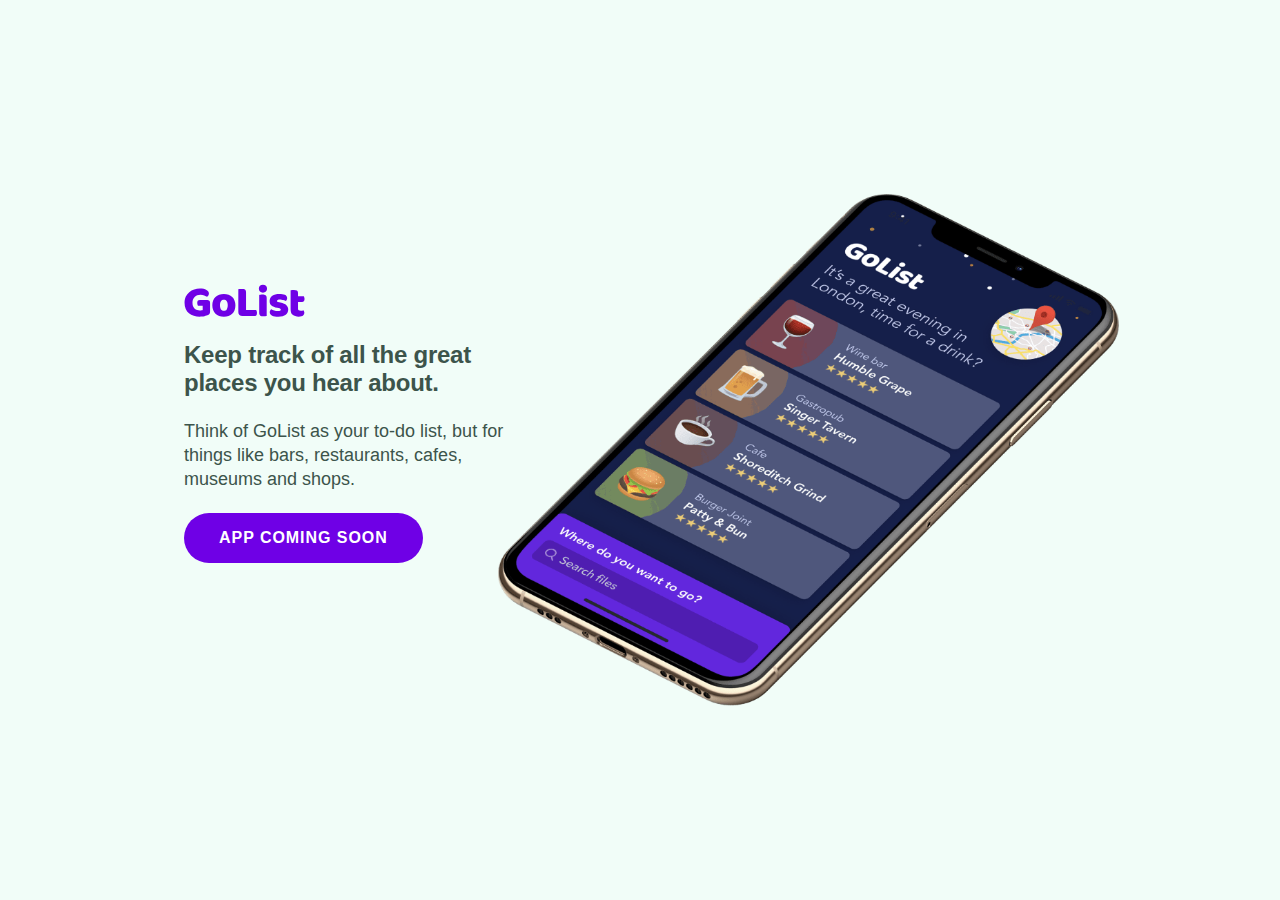
==== golist/index.html @ 33fe3c31 "add golist splash page" ====
<html>
  <head>
    <meta name="viewport" content="width=device-width, initial-scale=1.0" />
    <title>GoList</title>
    <style>
      body {
        background: #F1FDF8;
        padding: 0px;
        text-align: left;
        margin: 0;
        font-family: "Avenir Next", Helvetica, sans-serif;
        color: #3C544B;
      }
      #logo {
        margin: 0 0 24px 0;
      }
      #holder {
        width: 960px;
        overflow: hidden;
        position:absolute;
        top:50%;
        left:50%;
        -ms-transform: translateX(-50%) translateY(-50%);
        -webkit-transform: translate(-50%,-50%);
        transform: translate(-50%,-50%);
      }
      #content {
        float: left;
        width: 320px;
        padding-top: 90px;
        padding-left: 24px;
        margin-right: -24px;
      }
      #phone {
        width: 622px;
        height: 512px;
        background-size: contain;
        background-image: url(phone.png);
        float: right;
        background-repeat: no-repeat;
      }
      h1 {
        letter-spacing: -0.01em;
        font-weight: 600;
        font-size: 24px;
        line-height: 28px;
        margin: 0 0 22px 0;
      }
      p {
        font-weight: 400;
        font-size: 18px;
        line-height: 24px;
        margin: 0 0 22px 0;
      }
      .button {
        display: inline-block;
        background: #6F00E6;
        height: 50px;
        padding: 0 35px;
        line-height: 50px;
        border-radius: 25px;
        color: #fff;
        font-weight: 600;
        text-transform: uppercase;
        letter-spacing: 0.06em;
      }
      @media (max-width: 960px) {
        #holder {
          width: 100%;
          position: relative;
          transform: none;
          left: 0;
          top: 0;
        }
        #phone {
          float: none !important;
          width: 100%;
        }
        #content {
          float: none !important;
          margin-top: 60px;
          margin-bottom: 30px;
          padding-top: 0;
        }
      }
    </style>
  </head>
  <body>
    <div id="holder">
      <div id="content">      
        <svg id="logo" width="121" height="33" viewBox="0 0 121 33" fill="none" xmlns="http://www.w3.org/2000/svg">
        <path d="M26.0644 27.6171C26.0644 28.5255 25.9027 29.1995 25.5794 29.6391C25.2562 30.0786 24.7419 30.5035 24.0365 30.9138C23.6251 31.1482 23.1108 31.3827 22.4936 31.6171C21.8764 31.8222 21.2005 31.9981 20.4658 32.1446C19.731 32.3204 18.9522 32.4523 18.1293 32.5402C17.3358 32.6281 16.5423 32.672 15.7488 32.672C13.6328 32.672 11.6491 32.3937 9.79757 31.8369C7.94606 31.2508 6.32967 30.3863 4.94839 29.2435C3.59649 28.0713 2.52379 26.6208 1.73029 24.8918C0.93679 23.1629 0.540039 21.1556 0.540039 18.8698C0.540039 16.4669 0.966179 14.3717 1.81846 12.5841C2.70013 10.7966 3.8463 9.31673 5.25697 8.14457C6.69703 6.94311 8.32812 6.04934 10.1502 5.46326C12.0017 4.87718 13.8973 4.58414 15.837 4.58414C18.629 4.58414 20.8331 5.03835 22.4495 5.94677C24.0953 6.82589 24.9182 7.9834 24.9182 9.4193C24.9182 10.1812 24.7272 10.8405 24.3451 11.3973C23.9631 11.9541 23.5222 12.3937 23.0226 12.716C22.2879 12.2764 21.3621 11.8515 20.2453 11.4413C19.158 11.0017 17.9236 10.7819 16.5423 10.7819C14.0737 10.7819 12.1046 11.4852 10.6352 12.8918C9.19509 14.2984 8.47506 16.2471 8.47506 18.738C8.47506 20.086 8.66609 21.2581 9.04815 22.2545C9.45959 23.2215 10.0033 24.0274 10.6792 24.672C11.3552 25.2874 12.134 25.7563 13.0157 26.0786C13.8973 26.3717 14.8378 26.5182 15.837 26.5182C16.4836 26.5182 17.0566 26.4596 17.5563 26.3424C18.0559 26.2252 18.4379 26.0933 18.7024 25.9468V21.8149H13.9855C13.8092 21.4926 13.6328 21.0676 13.4565 20.5402C13.3095 20.0127 13.2361 19.4559 13.2361 18.8698C13.2361 17.8149 13.4712 17.053 13.9414 16.5841C14.441 16.1153 15.0729 15.8808 15.837 15.8808H23.2871C24.1688 15.8808 24.8447 16.1299 25.3149 16.6281C25.8146 17.097 26.0644 17.7709 26.0644 18.6501V27.6171Z" fill="#6F00E6"/>
        <path d="M51.4151 21.2874C51.4151 23.1043 51.1359 24.7307 50.5775 26.1666C50.0191 27.5731 49.2256 28.76 48.197 29.727C47.1978 30.694 45.9928 31.4266 44.5822 31.9248C43.1715 32.423 41.5992 32.672 39.8652 32.672C38.1313 32.672 36.559 32.4083 35.1483 31.8808C33.7376 31.3534 32.518 30.6061 31.4894 29.6391C30.4902 28.6427 29.7114 27.4413 29.153 26.0347C28.5946 24.6281 28.3154 23.0457 28.3154 21.2874C28.3154 19.5585 28.5946 17.9907 29.153 16.5841C29.7114 15.1775 30.4902 13.9907 31.4894 13.0237C32.518 12.0274 33.7376 11.2655 35.1483 10.738C36.559 10.2105 38.1313 9.94677 39.8652 9.94677C41.5992 9.94677 43.1715 10.2252 44.5822 10.7819C45.9928 11.3094 47.1978 12.0713 48.197 13.0677C49.2256 14.0347 50.0191 15.2215 50.5775 16.6281C51.1359 18.0347 51.4151 19.5878 51.4151 21.2874ZM35.9859 21.2874C35.9859 23.075 36.3239 24.4523 36.9998 25.4193C37.7052 26.357 38.675 26.8259 39.9093 26.8259C41.1437 26.8259 42.0841 26.3424 42.7307 25.3753C43.4066 24.4083 43.7446 23.0457 43.7446 21.2874C43.7446 19.5292 43.4066 18.1812 42.7307 17.2435C42.0547 16.2764 41.0996 15.7929 39.8652 15.7929C38.6309 15.7929 37.6758 16.2764 36.9998 17.2435C36.3239 18.1812 35.9859 19.5292 35.9859 21.2874Z" fill="#6F00E6"/>
        <path d="M58.4216 32.1006C57.1579 32.1006 56.1587 31.7343 55.4239 31.0017C54.6892 30.2691 54.3219 29.2728 54.3219 28.0127V5.28743C54.6451 5.22882 55.1594 5.15556 55.8648 5.06765C56.5701 4.95044 57.2461 4.89183 57.8926 4.89183C58.5686 4.89183 59.1564 4.95044 59.656 5.06765C60.185 5.15556 60.6258 5.33139 60.9785 5.59512C61.3311 5.85886 61.5956 6.22516 61.772 6.69402C61.9483 7.16289 62.0365 7.77828 62.0365 8.54018V25.9028H72.1316C72.3373 26.2252 72.5283 26.6647 72.7047 27.2215C72.881 27.749 72.9692 28.3057 72.9692 28.8918C72.9692 30.064 72.7194 30.8992 72.2197 31.3973C71.7201 31.8662 71.0589 32.1006 70.236 32.1006H58.4216Z" fill="#6F00E6"/>
        <path d="M74.8513 4.67205C74.8513 3.55849 75.2187 2.62076 75.9534 1.85886C76.7175 1.09696 77.7168 0.716003 78.9511 0.716003C80.1854 0.716003 81.17 1.09696 81.9047 1.85886C82.6688 2.62076 83.0508 3.55849 83.0508 4.67205C83.0508 5.7856 82.6688 6.72333 81.9047 7.48523C81.17 8.24714 80.1854 8.62809 78.9511 8.62809C77.7168 8.62809 76.7175 8.24714 75.9534 7.48523C75.2187 6.72333 74.8513 5.7856 74.8513 4.67205ZM82.6982 31.9248C82.3749 31.9834 81.89 32.0567 81.2434 32.1446C80.6263 32.2618 79.9944 32.3204 79.3478 32.3204C78.7013 32.3204 78.1135 32.2764 77.5845 32.1885C77.0849 32.1006 76.6587 31.9248 76.3061 31.6611C75.9534 31.3973 75.6742 31.0457 75.4685 30.6061C75.2922 30.1372 75.204 29.5365 75.204 28.8039V10.9138C75.5273 10.8552 75.9975 10.7819 76.6147 10.694C77.2612 10.5768 77.9078 10.5182 78.5543 10.5182C79.2009 10.5182 79.774 10.5622 80.2736 10.6501C80.8026 10.738 81.2434 10.9138 81.5961 11.1775C81.9488 11.4413 82.2133 11.8076 82.3896 12.2764C82.5953 12.716 82.6982 13.3021 82.6982 14.0347V31.9248Z" fill="#6F00E6"/>
        <path d="M104.221 25.5951C104.221 27.8222 103.383 29.5658 101.708 30.8259C100.033 32.086 97.5643 32.716 94.3021 32.716C93.0678 32.716 91.9216 32.6281 90.8636 32.4523C89.8056 32.2764 88.8945 32.0127 88.1304 31.6611C87.3957 31.2801 86.8079 30.8112 86.3671 30.2545C85.9557 29.6977 85.7499 29.0383 85.7499 28.2764C85.7499 27.5731 85.8969 26.9871 86.1908 26.5182C86.4847 26.02 86.8373 25.6098 87.2488 25.2874C88.101 25.7563 89.0709 26.1812 90.1583 26.5622C91.2751 26.9138 92.5535 27.0896 93.9935 27.0896C94.9046 27.0896 95.5952 26.9578 96.0655 26.694C96.5651 26.4303 96.8149 26.0786 96.8149 25.6391C96.8149 25.2288 96.6385 24.9065 96.2859 24.672C95.9332 24.4376 95.3454 24.2471 94.5225 24.1006L93.2 23.8369C90.6432 23.3387 88.7329 22.5622 87.4692 21.5072C86.2348 20.423 85.6177 18.8845 85.6177 16.8918C85.6177 15.8076 85.8528 14.8259 86.323 13.9468C86.7932 13.0677 87.4545 12.3351 88.3068 11.749C89.159 11.1629 90.173 10.7087 91.3485 10.3863C92.5535 10.064 93.876 9.90282 95.316 9.90282C96.4034 9.90282 97.4173 9.99073 98.3578 10.1666C99.3276 10.3131 100.165 10.5475 100.871 10.8698C101.576 11.1922 102.134 11.6171 102.546 12.1446C102.957 12.6427 103.163 13.2435 103.163 13.9468C103.163 14.6208 103.031 15.2068 102.766 15.705C102.531 16.1739 102.222 16.5695 101.84 16.8918C101.605 16.7453 101.253 16.5988 100.782 16.4523C100.312 16.2764 99.7979 16.1299 99.2395 16.0127C98.6811 15.8662 98.108 15.749 97.5202 15.6611C96.9618 15.5731 96.4475 15.5292 95.9773 15.5292C95.0075 15.5292 94.258 15.6464 93.729 15.8808C93.2 16.086 92.9355 16.423 92.9355 16.8918C92.9355 17.2142 93.0825 17.4779 93.3764 17.683C93.6703 17.8882 94.2286 18.0786 95.0515 18.2545L96.4181 18.5622C99.2395 19.2068 101.238 20.1006 102.413 21.2435C103.618 22.357 104.221 23.8076 104.221 25.5951Z" fill="#6F00E6"/>
        <path d="M114.016 24.6281C114.016 25.39 114.251 25.9321 114.721 26.2545C115.221 26.5768 115.911 26.738 116.793 26.738C117.234 26.738 117.689 26.7087 118.16 26.6501C118.63 26.5622 119.041 26.4596 119.394 26.3424C119.658 26.6647 119.879 27.031 120.055 27.4413C120.261 27.8222 120.364 28.2911 120.364 28.8479C120.364 29.9614 119.938 30.8698 119.085 31.5731C118.262 32.2764 116.793 32.6281 114.677 32.6281C112.091 32.6281 110.092 32.042 108.682 30.8699C107.3 29.6977 106.61 27.7929 106.61 25.1556V6.34238C106.933 6.25447 107.388 6.16655 107.976 6.07864C108.593 5.96142 109.24 5.90281 109.916 5.90281C111.209 5.90281 112.208 6.13725 112.914 6.60611C113.648 7.04567 114.016 7.99805 114.016 9.46326V12.2764H119.791C119.967 12.5988 120.129 13.009 120.276 13.5072C120.452 13.9761 120.54 14.5035 120.54 15.0896C120.54 16.1153 120.305 16.8625 119.835 17.3314C119.394 17.7709 118.791 17.9907 118.027 17.9907H114.016V24.6281Z" fill="#6F00E6"/>
        </svg>
        <h1>Keep track of all the great places you hear about.</h1>
        <p>Think of GoList as your to-do list, but for things like bars, restaurants, cafes, museums and shops.</p>
        <span class="button">App Coming Soon</a>
      </div>
      <div id="phone"></div>
    </div>

  </body>
</html>
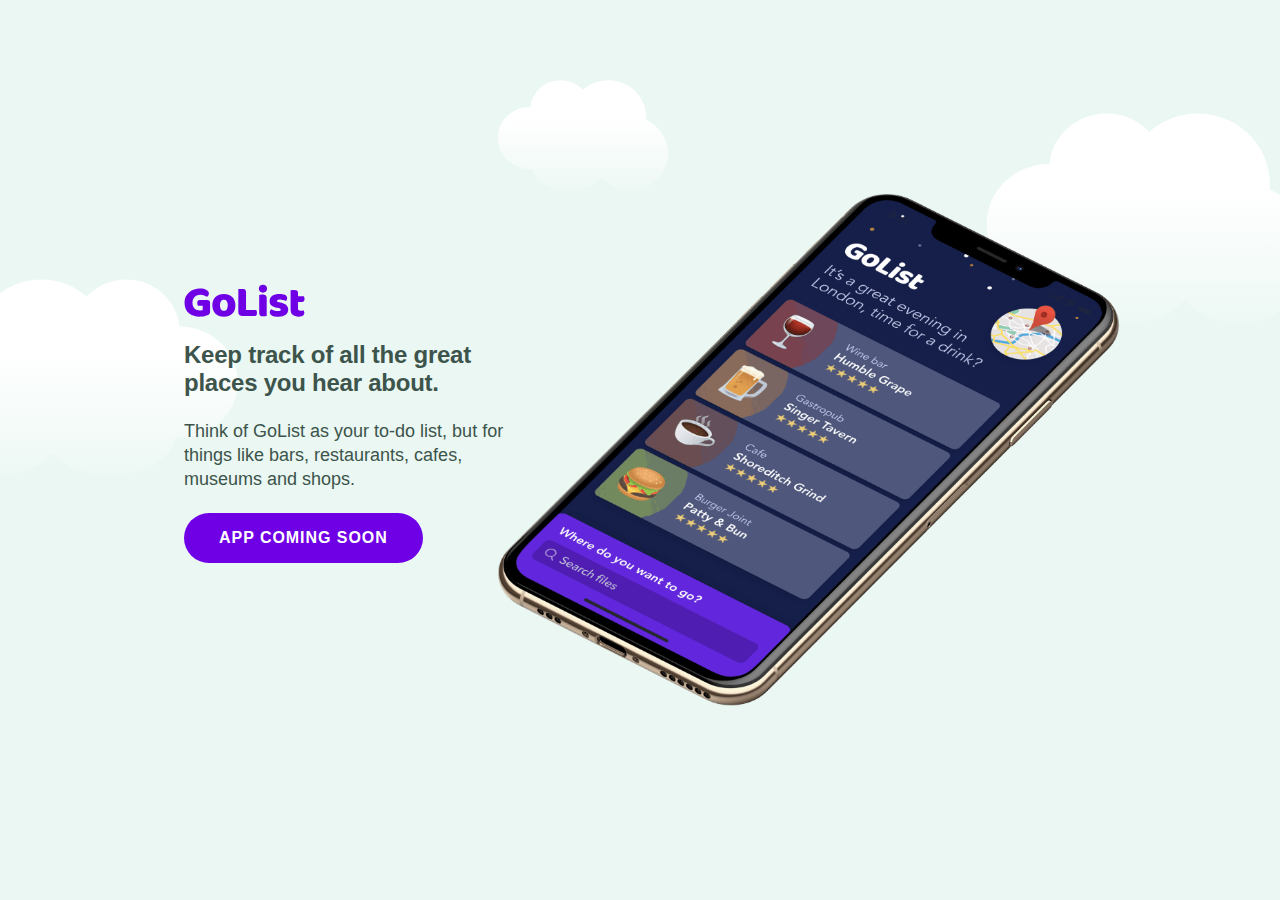
==== commit 595ffe36: "clouds" ====
--- a/golist/index.html
+++ b/golist/index.html
@@ -4,7 +4,11 @@
     <title>GoList</title>
     <style>
       body {
-        background: #F1FDF8;
+        background-image: url(clouds.svg);
+        background-size: contain;
+        background-repeat: no-repeat;
+        background-position-y: 80px;
+        background-color: #eaf7f2;
         padding: 0px;
         text-align: left;
         margin: 0;
@@ -85,7 +89,7 @@
       }
     </style>
   </head>
-  <body>
+  <body class="transition">
     <div id="holder">
       <div id="content">      
         <svg id="logo" width="121" height="33" viewBox="0 0 121 33" fill="none" xmlns="http://www.w3.org/2000/svg">
@@ -102,6 +106,5 @@
       </div>
       <div id="phone"></div>
     </div>
-
   </body>
 </html>